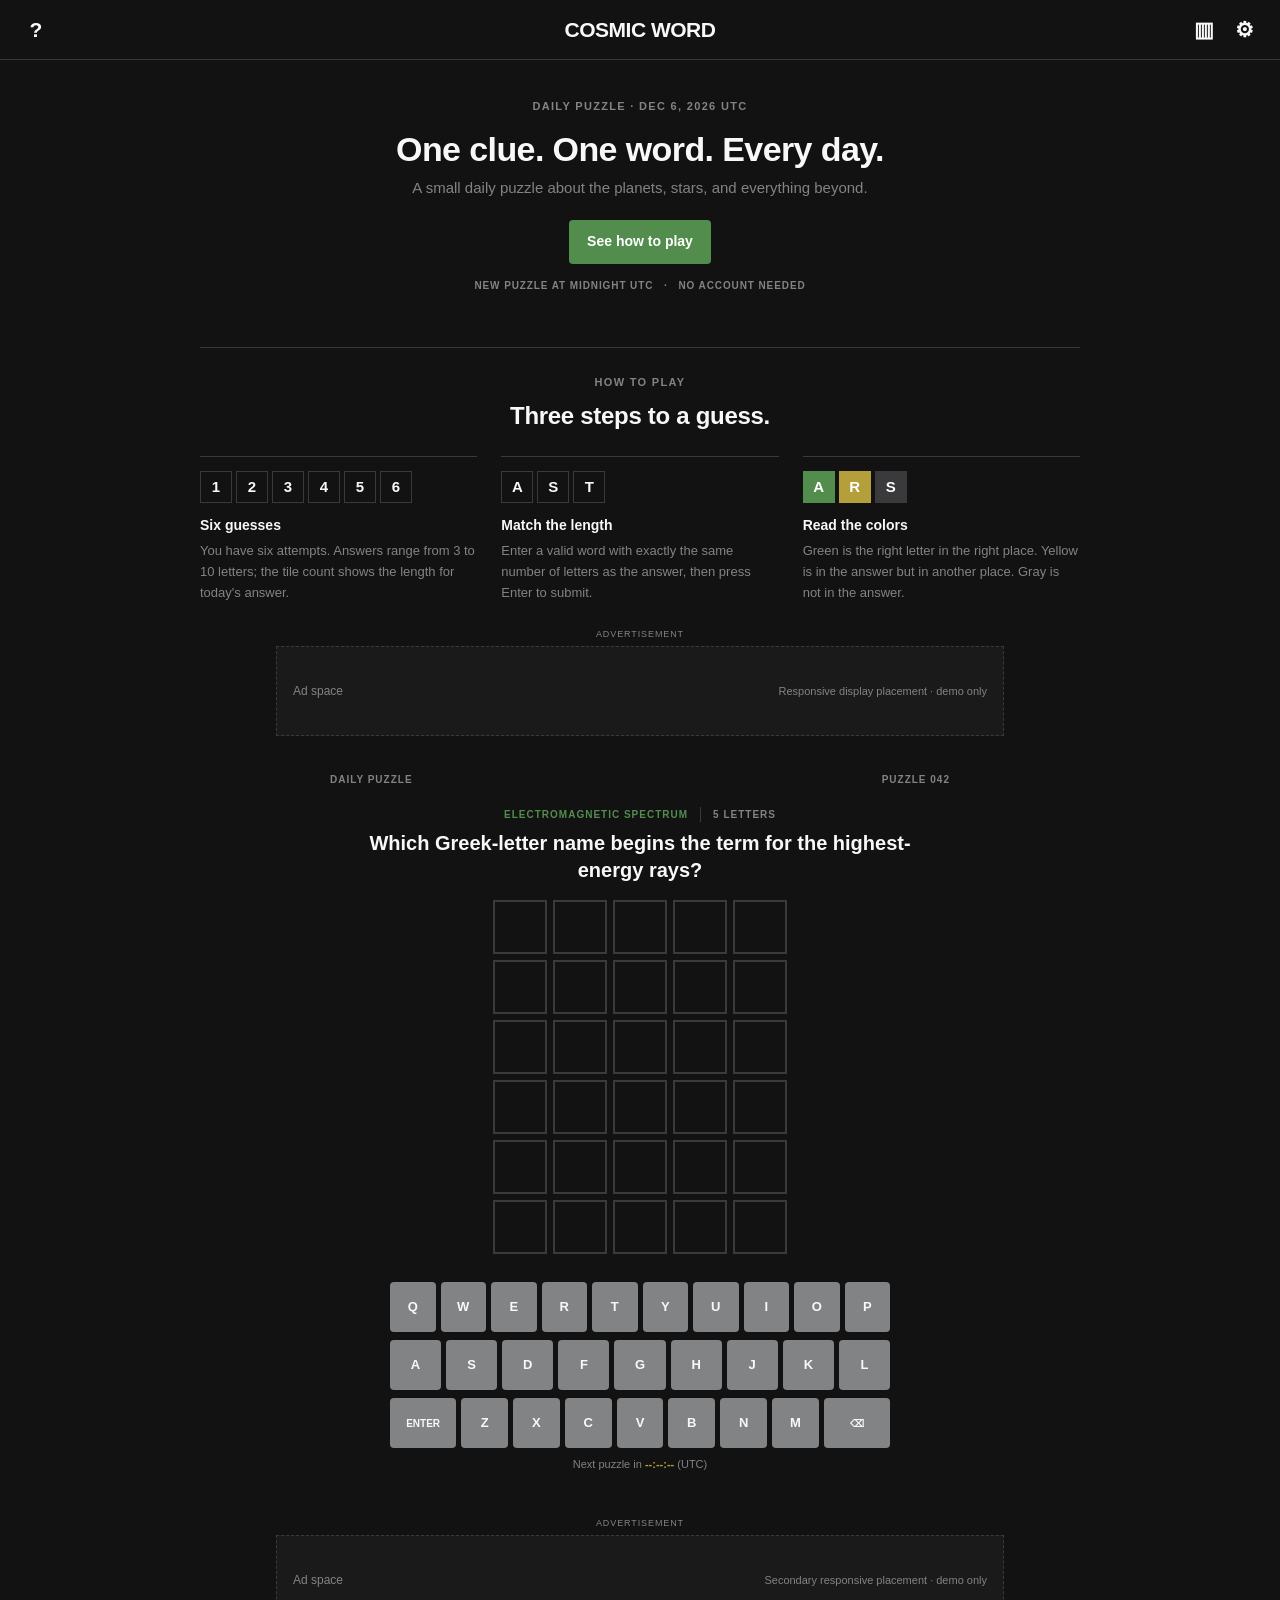
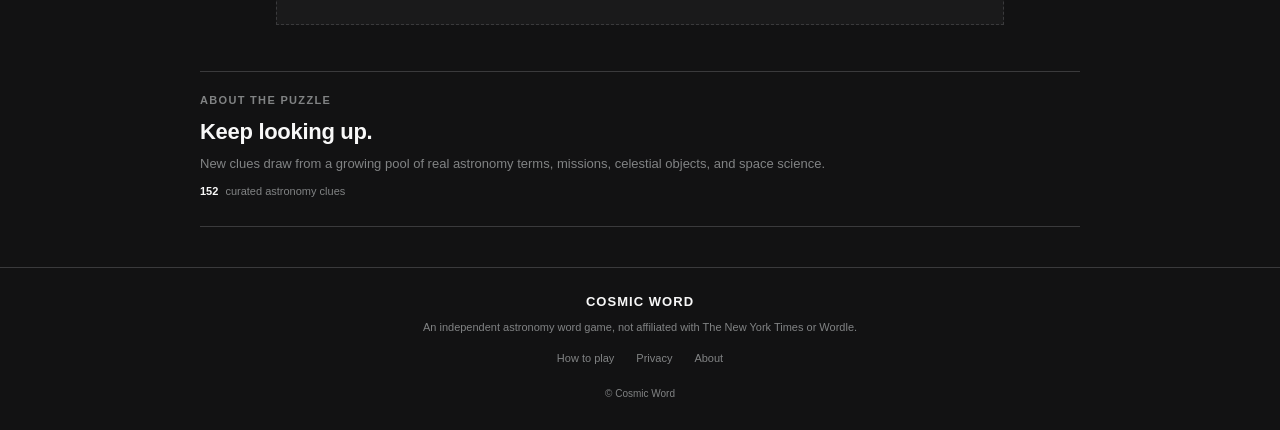
==== index.html @ 16d76926 "Move how-to-play instructions above the game" ====
<!doctype html>
<html lang="en">
<head>
<meta charset="utf-8">
<meta name="viewport" content="width=device-width,initial-scale=1">
<meta name="theme-color" content="#121213">
<meta name="description" content="A daily astronomy word puzzle. Solve today's clue in six tries.">
<title>Cosmic Word — Daily Astronomy Puzzle</title>
<link rel="icon" href="assets/favicon.svg" type="image/svg+xml">
<link rel="stylesheet" href="styles.css">
</head>
<body class="dark">
<header class="topbar">
  <button class="icon-button" id="helpButton" aria-label="How to play" title="How to play">?</button>
  <a class="brand" href="./" aria-label="Cosmic Word home">COSMIC WORD</a>
  <nav class="header-actions" aria-label="Game options">
    <button class="icon-button" id="statsButton" aria-label="Statistics" title="Statistics">▥</button>
    <button class="icon-button" id="settingsButton" aria-label="Settings" title="Settings">⚙</button>
  </nav>
</header>
<main>
  <section class="hero" id="home">
    <p class="eyebrow" id="todayDate">DAILY PUZZLE</p>
    <h1>One clue. One word. Every day.</h1>
    <p class="lede">A small daily puzzle about the planets, stars, and everything beyond.</p>
    <button class="primary-button" id="launchButton">See how to play</button>
    <p class="microcopy">NEW PUZZLE AT MIDNIGHT UTC <span>·</span> NO ACCOUNT NEEDED</p>
  </section>

  <section class="how-section" id="how" aria-labelledby="howTitle">
    <div class="section-heading"><p class="eyebrow">HOW TO PLAY</p><h2 id="howTitle">Three steps to a guess.</h2></div>
    <div class="instruction-cards">
      <article class="instruction-card">
        <div class="example" role="img" aria-label="Six attempts, numbered one through six"><b>1</b><b>2</b><b>3</b><b>4</b><b>5</b><b>6</b></div>
        <h3>Six guesses</h3><p>You have six attempts. Answers range from 3 to 10 letters; the tile count shows the length for today's answer.</p>
      </article>
      <article class="instruction-card">
        <div class="example" role="img" aria-label="Three example letter tiles"><b>A</b><b>S</b><b>T</b></div>
        <h3>Match the length</h3><p>Enter a valid word with exactly the same number of letters as the answer, then press Enter to submit.</p>
      </article>
      <article class="instruction-card">
        <div class="example" role="img" aria-label="Green, yellow and gray feedback tiles"><b class="example-green">A</b><b class="example-yellow">R</b><b class="example-gray">S</b></div>
        <h3>Read the colors</h3><p>Green is the right letter in the right place. Yellow is in the answer but in another place. Gray is not in the answer.</p>
      </article>
    </div>
  </section>

  <div class="ad-slot ad-hero" data-demo-slot="true" aria-label="Advertisement">
    <div class="ad-label">ADVERTISEMENT</div>
    <div class="ad-inner"><span class="ad-placeholder">Ad space</span><span class="ad-note">Responsive display placement · demo only</span></div>
  </div>

  <section class="game-section" id="game" aria-label="Daily word puzzle">
    <div class="mission-line"><span>DAILY PUZZLE</span><span id="missionNumber">PUZZLE 001</span></div>
    <div class="clue-panel">
      <div class="clue-meta"><span id="puzzleTopic">ASTRONOMY</span><span id="puzzleLength">4 LETTERS</span></div>
      <h2 id="puzzleQuestion">Loading today's clue…</h2>
    </div>
    <div class="board" id="board" role="grid" aria-label="Guess grid"></div>
    <div class="keyboard" id="keyboard" aria-label="On-screen keyboard"></div>
    <p class="game-result" id="gameResult" role="status" hidden></p>
    <p class="reset-note">Next puzzle in <span id="countdown">--:--:--</span> (UTC)</p>
  </section>

  <div class="ad-slot ad-game" data-demo-slot="true" aria-label="Advertisement">
    <div class="ad-label">ADVERTISEMENT</div>
    <div class="ad-inner"><span class="ad-placeholder">Ad space</span><span class="ad-note">Secondary responsive placement · demo only</span></div>
  </div>

  <section class="curiosity">
    <p class="eyebrow">ABOUT THE PUZZLE</p>
    <h2>Keep looking up.</h2>
    <p>New clues draw from a growing pool of real astronomy terms, missions, celestial objects, and space science.</p>
    <p class="word-count"><strong id="wordCount">152</strong> curated astronomy clues</p>
  </section>
</main>

<footer>
  <div class="footer-brand">COSMIC WORD</div>
  <p>An independent astronomy word game, not affiliated with The New York Times or Wordle.</p>
  <nav><a href="#how">How to play</a><a href="privacy.html">Privacy</a><a href="about.html">About</a></nav>
  <small>© <span id="year"></span> Cosmic Word</small>
</footer>

<dialog id="helpDialog" class="modal">
  <form method="dialog">
    <button class="close-button" aria-label="Close">×</button>
    <p class="eyebrow">HOW TO PLAY</p><h2>Find today's word</h2>
    <p>Read the astronomy clue and match the letter count shown above the grid. Answers range from 3 to 10 letters. Enter a valid word of that length; you have six guesses.</p>
    <p><b class="inline-correct">Green</b> means the letter is correct and in the right place. <b class="inline-present">Yellow</b> means the letter belongs elsewhere. <b class="inline-absent">Gray</b> means the letter is not in the answer.</p>
    <p>A new clue and answer arrive at midnight UTC. Your progress is saved in this browser.</p>
    <button class="primary-button">Got it</button>
  </form>
</dialog>

<dialog id="statsDialog" class="modal">
  <form method="dialog">
    <button class="close-button" aria-label="Close">×</button>
    <p class="eyebrow">YOUR RECORD</p><h2>Statistics</h2>
    <div class="stats-grid">
      <div><strong id="played">0</strong><small>PLAYED</small></div>
      <div><strong id="winRate">0%</strong><small>WIN RATE</small></div>
      <div><strong id="streak">0</strong><small>STREAK</small></div>
      <div><strong id="bestStreak">0</strong><small>BEST STREAK</small></div>
    </div>
    <h3>Guess distribution</h3><div id="distribution" class="distribution"></div>
    <button class="primary-button" id="shareButton" type="button">Share results</button>
    <p class="status" id="shareStatus" aria-live="polite"></p>
    <button class="secondary-button">Close</button>
  </form>
</dialog>

<dialog id="settingsDialog" class="modal">
  <form method="dialog">
    <button class="close-button" aria-label="Close">×</button>
    <p class="eyebrow">PREFERENCES</p><h2>Settings</h2>
    <label class="setting"><span>Dark theme</span><input type="checkbox" id="darkToggle"></label>
    <label class="setting"><span>High-contrast tiles</span><input type="checkbox" id="contrastToggle"></label>
    <button class="primary-button" id="saveSettings" type="button">Save settings</button>
  </form>
</dialog>
<div id="toast" class="toast" role="status" aria-live="polite"></div>
<script src="words.js"></script>
<script src="app.js"></script>
</body>
</html>
---- styles.css ----
:root {
  color-scheme: light;
  --bg: #ffffff;
  --surface: #fafafa;
  --text: #1a1a1b;
  --muted: #787c7e;
  --border: #d3d6da;
  --key: #d3d6da;
  --correct: #6aaa64;
  --present: #c9b458;
  --absent: #787c7e;
  --tile-bg: #ffffff;
  --accent: #1a1a1b;
  --accent-hover: #343436;
  --accent-text: #ffffff;
}
* { box-sizing: border-box; }
html { scroll-behavior: smooth; }
body {
  margin: 0;
  min-height: 100vh;
  background: var(--bg);
  color: var(--text);
  font-family: "Clear Sans", "Helvetica Neue", Arial, sans-serif;
  line-height: 1.5;
}
a { color: inherit; text-decoration: none; }
button { font: inherit; cursor: pointer; }
button:focus-visible, a:focus-visible, input:focus-visible {
  outline: 2px solid var(--text); outline-offset: 3px;
}
.topbar {
  height: 60px; padding: 0 18px; border-bottom: 1px solid var(--border);
  display: grid; grid-template-columns: 1fr auto 1fr; align-items: center;
  background: var(--bg);
}
.icon-button {
  display: grid; place-items: center; width: 36px; height: 36px;
  border: 0; border-radius: 4px; background: transparent; color: var(--text);
  font-family: Arial, sans-serif; font-size: 21px; font-weight: 600;
}
.icon-button:hover { background: var(--surface); }
.brand { font-size: 21px; font-weight: 800; letter-spacing: -.5px; text-align: center; }
.header-actions { justify-self: end; display: flex; gap: 4px; }
main { width: min(100% - 32px, 1000px); margin: 0 auto; }
.hero { text-align: center; padding: 38px 0 8px; }
.eyebrow { margin: 0; color: var(--muted); font-size: 11px; font-weight: 700; letter-spacing: .12em; text-transform: uppercase; }
.hero h1 { margin: 14px 0 8px; font-size: clamp(26px, 4vw, 34px); font-weight: 750; line-height: 1.2; letter-spacing: -.6px; }
.lede { max-width: 520px; margin: 0 auto; color: var(--muted); font-size: 15px; }
.primary-button {
  min-height: 44px; margin-top: 20px; padding: 10px 18px;
  border: 0; border-radius: 4px; background: var(--accent); color: var(--accent-text);
  font-size: 14px; font-weight: 700;
}
.primary-button:hover { background: var(--accent-hover); }
.microcopy { margin: 14px 0 0; color: var(--muted); font-size: 10px; font-weight: 700; letter-spacing: .09em; }
.microcopy span { margin: 0 7px; }
.ad-slot { max-width: 728px; margin: 24px auto 36px; }
.ad-slot[hidden] { display: none !important; }
.ad-label { margin-bottom: 5px; text-align: center; color: var(--muted); font-size: 9px; letter-spacing: .1em; }
.ad-inner {
  min-height: 90px; display: flex; align-items: center; justify-content: space-between;
  gap: 12px; padding: 12px 16px; border: 1px dashed var(--border); background: var(--surface);
}
.ad-placeholder { color: var(--muted); font-size: 12px; }
.ad-note { color: var(--muted); font-size: 11px; text-align: right; }
.game-section { max-width: 620px; margin: 0 auto; scroll-margin-top: 12px; }
.mission-line { display: flex; align-items: center; justify-content: space-between; gap: 12px; color: var(--muted); font-size: 10px; font-weight: 700; letter-spacing: .1em; }
.clue-panel { max-width: 580px; margin: 20px auto 16px; text-align: center; }
.clue-meta { display: flex; justify-content: center; align-items: center; flex-wrap: wrap; gap: 12px; color: var(--muted); font-size: 10px; font-weight: 700; letter-spacing: .1em; }
.clue-meta span:first-child { color: var(--correct); }
.clue-meta span + span { padding-left: 12px; border-left: 1px solid var(--border); }
.reset-note span { color: var(--present); font-weight: 700; }
.clue-panel h2 { margin: 8px 0 0; font-size: clamp(16px, 2.7vw, 20px); font-weight: 650; line-height: 1.35; }
.board { display: grid; margin: 0 auto; }
.tile {
  display: grid; place-items: center; aspect-ratio: 1; width: 100%;
  border: 2px solid var(--border); background: var(--tile-bg); color: var(--text);
  font-size: var(--tile-font, 24px); font-weight: 700; line-height: 1;
  text-transform: uppercase; user-select: none;
}
.tile.filled { border-color: #878a8c; }
.tile.correct, .key.correct { border-color: var(--correct); background: var(--correct); color: #fff; }
.tile.present, .key.present { border-color: var(--present); background: var(--present); color: #fff; }
.tile.absent, .key.absent { border-color: var(--absent); background: var(--absent); color: #fff; }
.tile.reveal { animation: tile-flip .28s ease both; }
@keyframes tile-flip { from { transform: rotateX(0); } 50% { transform: rotateX(70deg); } to { transform: rotateX(0); } }
.keyboard { width: min(100%, 500px); margin: 28px auto 0; display: flex; flex-direction: column; gap: 8px; }
.key-row { display: flex; justify-content: center; gap: 5px; }
.key {
  flex: 1; min-width: 0; height: 50px; padding: 0 4px;
  border: 0; border-radius: 4px; background: var(--key); color: var(--text);
  font-size: 13px; font-weight: 700; text-transform: uppercase;
}
.key:hover { filter: brightness(.96); }
.key.wide { flex: 1.5; font-size: 10px; }
.key.correct, .key.present, .key.absent { color: #fff; }
.game-hint { min-height: 18px; margin: 12px 0 0; text-align: center; color: var(--muted); font-size: 10px; font-weight: 700; letter-spacing: .09em; }
.reset-note { margin: 8px 0 0; text-align: center; color: var(--muted); font-size: 11px; }
.ad-game { margin-top: 44px; }
.how-section { max-width: 880px; margin: 46px auto 0; padding-top: 26px; border-top: 1px solid var(--border); }
.section-heading { text-align: center; }
.section-heading h2 { margin: 8px 0 22px; font-size: 24px; letter-spacing: -.3px; }
.instruction-cards { display: grid; grid-template-columns: repeat(3, minmax(0, 1fr)); gap: 24px; }
.instruction-card { padding: 14px 0 0; border-top: 1px solid var(--border); }
.example { display: flex; gap: 4px; margin-bottom: 12px; }
.example b { display: grid; place-items: center; width: 32px; height: 32px; border: 1px solid var(--border); background: var(--tile-bg); font-size: 15px; }
.example-green { background: var(--correct) !important; color: #fff; border-color: var(--correct) !important; }
.example-yellow { background: var(--present) !important; color: #fff; border-color: var(--present) !important; }
.example-gray { background: var(--absent) !important; color: #fff; border-color: var(--absent) !important; }
.instruction-card h3 { margin: 0 0 5px; font-size: 14px; }
.instruction-card p { margin: 0; color: var(--muted); font-size: 13px; line-height: 1.6; }
.curiosity { margin: 46px auto 40px; max-width: 880px; padding: 20px 0; border-top: 1px solid var(--border); border-bottom: 1px solid var(--border); }
.curiosity h2 { margin: 6px 0; font-size: 22px; letter-spacing: -.3px; }
.curiosity > p:not(.eyebrow) { margin: 6px 0; color: var(--muted); font-size: 13px; }
.word-count { padding-top: 4px; font-size: 11px !important; }
.word-count strong { color: var(--text); margin-right: 4px; }
footer { padding: 24px 16px 26px; border-top: 1px solid var(--border); text-align: center; color: var(--muted); }
.footer-brand { color: var(--text); font-size: 13px; font-weight: 800; letter-spacing: .08em; }
footer p { margin: 8px auto; font-size: 11px; }
footer nav { display: flex; justify-content: center; gap: 22px; margin: 14px 0; font-size: 11px; }
footer a:hover { color: var(--text); text-decoration: underline; }
footer small { font-size: 10px; }
.modal { width: min(440px, calc(100vw - 28px)); padding: 24px; border: 1px solid var(--border); border-radius: 8px; background: var(--bg); color: var(--text); }
.modal::backdrop { background: rgb(0 0 0 / 45%); }
.modal form { position: relative; }
.modal h2 { margin: 8px 0 12px; font-size: 24px; }
.modal h3 { margin: 18px 0 8px; font-size: 14px; }
.modal p { color: var(--muted); font-size: 13px; line-height: 1.6; }
.close-button { float: right; margin-top: -6px; border: 0; background: transparent; color: var(--text); font-size: 25px; }
.modal .primary-button, .modal .secondary-button { width: 100%; margin-top: 16px; }
.secondary-button { min-height: 40px; border: 1px solid var(--border); border-radius: 4px; background: var(--bg); color: var(--text); font-size: 13px; }
.inline-correct { color: var(--correct); }
.inline-present { color: var(--present); }
.inline-absent { color: var(--absent); }
.stats-grid { display: grid; grid-template-columns: repeat(4, 1fr); gap: 8px; margin: 18px 0; }
.stats-grid div { padding: 10px 2px; border: 1px solid var(--border); text-align: center; }
.stats-grid strong { display: block; font-size: 22px; }
.stats-grid small { color: var(--muted); font-size: 8px; font-weight: 700; letter-spacing: .08em; }
.distribution { display: grid; gap: 5px; }
.dist-row { display: flex; align-items: center; gap: 8px; font-size: 12px; }
.dist-bar { min-width: 24px; padding: 1px 7px; background: var(--absent); color: #fff; text-align: right; }
.dist-bar.best { background: var(--correct); }
.status { min-height: 0 !important; font-size: 11px !important; overflow-wrap: anywhere; }
.setting { display: flex; justify-content: space-between; align-items: center; padding: 12px 0; border-bottom: 1px solid var(--border); font-size: 13px; }
.setting input { width: 18px; height: 18px; accent-color: var(--correct); }
.toast { position: fixed; z-index: 5; top: 72px; left: 50%; max-width: calc(100vw - 32px); transform: translate(-50%, -8px); padding: 9px 14px; background: var(--text); color: var(--bg); font-size: 12px; font-weight: 700; opacity: 0; pointer-events: none; transition: opacity .15s, transform .15s; }
.toast.show { opacity: 1; transform: translate(-50%, 0); }
.content-page { width: min(100% - 32px, 720px); min-height: 65vh; padding: 52px 0 70px; margin: auto; }
.content-page h1 { margin: 12px 0 20px; font-size: clamp(30px, 5vw, 42px); letter-spacing: -.5px; }
.content-page h2 { margin-top: 28px; font-size: 20px; }
.content-page p { color: var(--muted); font-size: 14px; line-height: 1.8; }
.inline-button { display: inline-block; }
.content-page a:not(.primary-button) { text-decoration: underline; text-underline-offset: 3px; }
body.dark {
  color-scheme: dark;
  --bg: #121213; --surface: #1a1a1b; --text: #f8f8f8; --muted: #818384;
  --border: #3a3a3c; --key: #818384; --correct: #538d4e; --present: #b59f3b;
  --absent: #3a3a3c; --tile-bg: #121213;
  --accent: #538d4e; --accent-hover: #447842; --accent-text: #ffffff;
}
body.high-contrast { --correct: #f5793a; --present: #85c0f9; }
@media (max-width: 650px) {
  .topbar { height: 56px; padding: 0 9px; }
  .brand { font-size: 18px; }
  .icon-button { width: 32px; height: 32px; font-size: 19px; }
  main { width: min(100% - 24px, 1000px); }
  .hero { padding-top: 28px; }
  .hero h1 { font-size: clamp(24px, 6vw, 30px); }
  .lede { max-width: 440px; font-size: 13px; }
  .microcopy { font-size: 9px; }
  .ad-slot { margin: 22px auto 30px; }
  .ad-inner { min-height: 60px; padding: 8px 10px; }
  .ad-note { max-width: 55%; font-size: 10px; }
  .game-section { max-width: 100%; }
  .clue-panel { margin: 16px auto; }
  .keyboard { margin-top: 23px; gap: 7px; }
  .key-row { gap: 4px; }
  .key { height: 46px; font-size: 12px; padding: 0 2px; }
  .key.wide { font-size: 9px; }
  .instruction-cards { grid-template-columns: 1fr; gap: 14px; }
  .instruction-card { padding-top: 12px; }
  .curiosity { margin-top: 35px; }
  .stats-grid { grid-template-columns: repeat(2, 1fr); }
}
@media (max-width: 360px) {
  .brand { font-size: 16px; }
  .hero h1 { font-size: 24px; }
  .key { height: 42px; font-size: 10px; }
  .key.wide { font-size: 8px; }
}
@media (prefers-reduced-motion: reduce) {
  *, *::before, *::after { scroll-behavior: auto !important; animation-duration: .01ms !important; transition-duration: .01ms !important; }
}
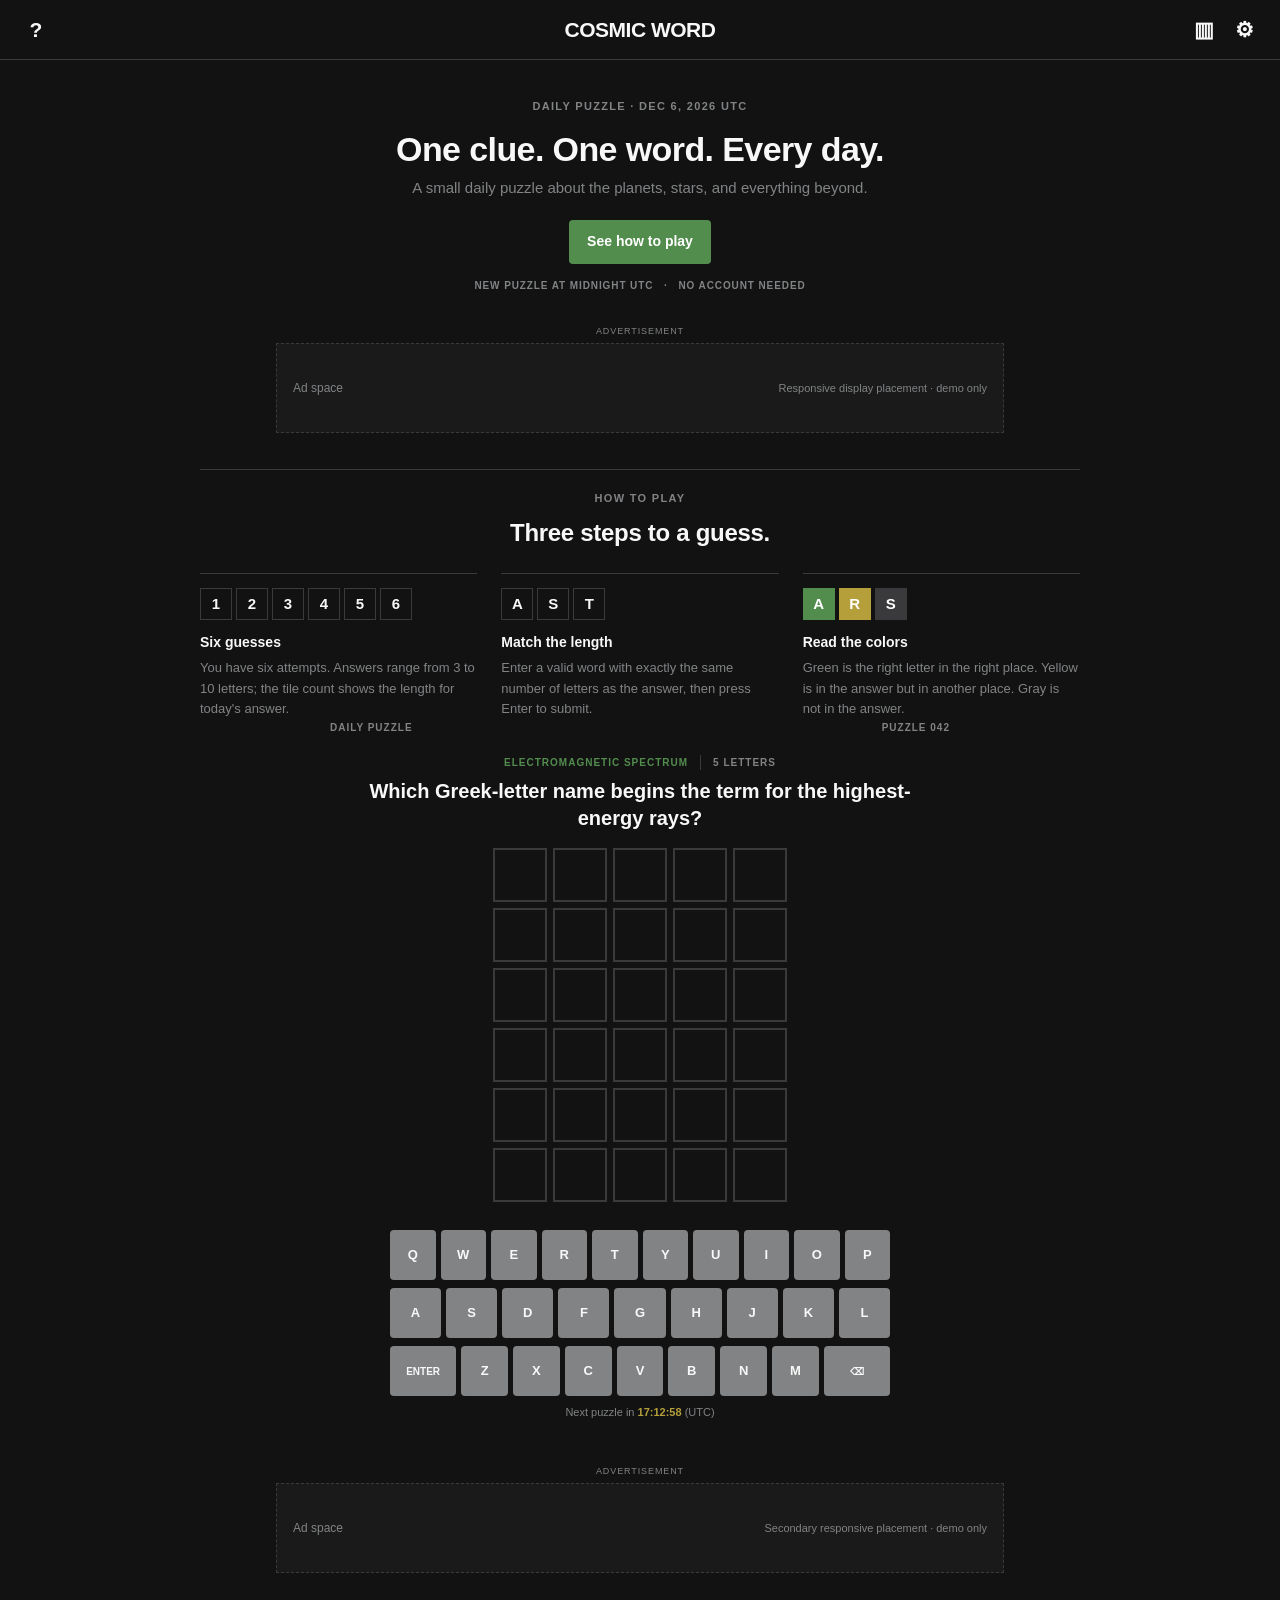
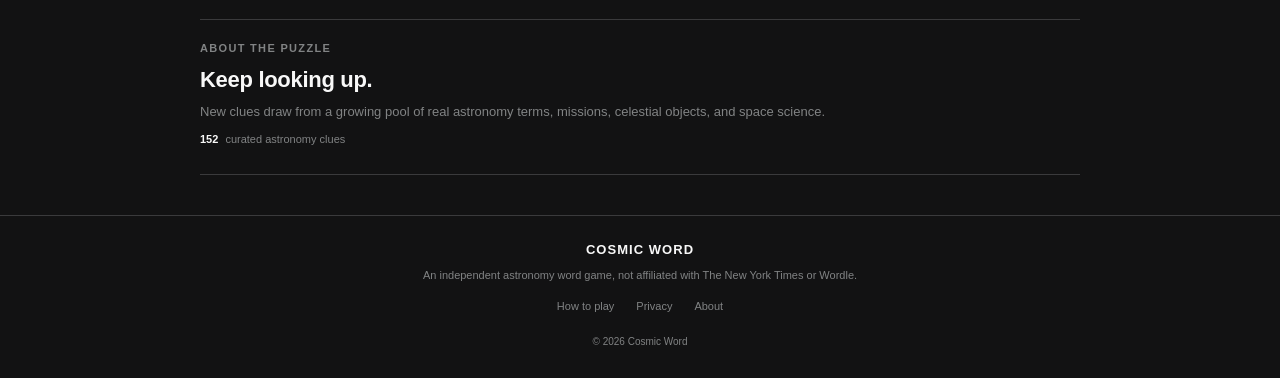
==== commit bfba7010: "Keep instructions directly above the game" ====
--- a/index.html
+++ b/index.html
@@ -27,6 +27,11 @@
     <p class="microcopy">NEW PUZZLE AT MIDNIGHT UTC <span>·</span> NO ACCOUNT NEEDED</p>
   </section>
 
+  <div class="ad-slot ad-hero" data-demo-slot="true" aria-label="Advertisement">
+    <div class="ad-label">ADVERTISEMENT</div>
+    <div class="ad-inner"><span class="ad-placeholder">Ad space</span><span class="ad-note">Responsive display placement · demo only</span></div>
+  </div>
+
   <section class="how-section" id="how" aria-labelledby="howTitle">
     <div class="section-heading"><p class="eyebrow">HOW TO PLAY</p><h2 id="howTitle">Three steps to a guess.</h2></div>
     <div class="instruction-cards">
@@ -44,11 +49,6 @@
       </article>
     </div>
   </section>
-
-  <div class="ad-slot ad-hero" data-demo-slot="true" aria-label="Advertisement">
-    <div class="ad-label">ADVERTISEMENT</div>
-    <div class="ad-inner"><span class="ad-placeholder">Ad space</span><span class="ad-note">Responsive display placement · demo only</span></div>
-  </div>
 
   <section class="game-section" id="game" aria-label="Daily word puzzle">
     <div class="mission-line"><span>DAILY PUZZLE</span><span id="missionNumber">PUZZLE 001</span></div>
--- a/styles.css
+++ b/styles.css
@@ -95,10 +95,11 @@
 .key:hover { filter: brightness(.96); }
 .key.wide { flex: 1.5; font-size: 10px; }
 .key.correct, .key.present, .key.absent { color: #fff; }
-.game-hint { min-height: 18px; margin: 12px 0 0; text-align: center; color: var(--muted); font-size: 10px; font-weight: 700; letter-spacing: .09em; }
+.game-result[hidden] { display: none; }
+.game-result { min-height: 18px; margin: 12px 0 0; text-align: center; color: var(--muted); font-size: 10px; font-weight: 700; letter-spacing: .09em; }
 .reset-note { margin: 8px 0 0; text-align: center; color: var(--muted); font-size: 11px; }
 .ad-game { margin-top: 44px; }
-.how-section { max-width: 880px; margin: 46px auto 0; padding-top: 26px; border-top: 1px solid var(--border); }
+.how-section { max-width: 880px; margin: 26px auto 0; padding-top: 20px; border-top: 1px solid var(--border); scroll-margin-top: 14px; }
 .section-heading { text-align: center; }
 .section-heading h2 { margin: 8px 0 22px; font-size: 24px; letter-spacing: -.3px; }
 .instruction-cards { display: grid; grid-template-columns: repeat(3, minmax(0, 1fr)); gap: 24px; }
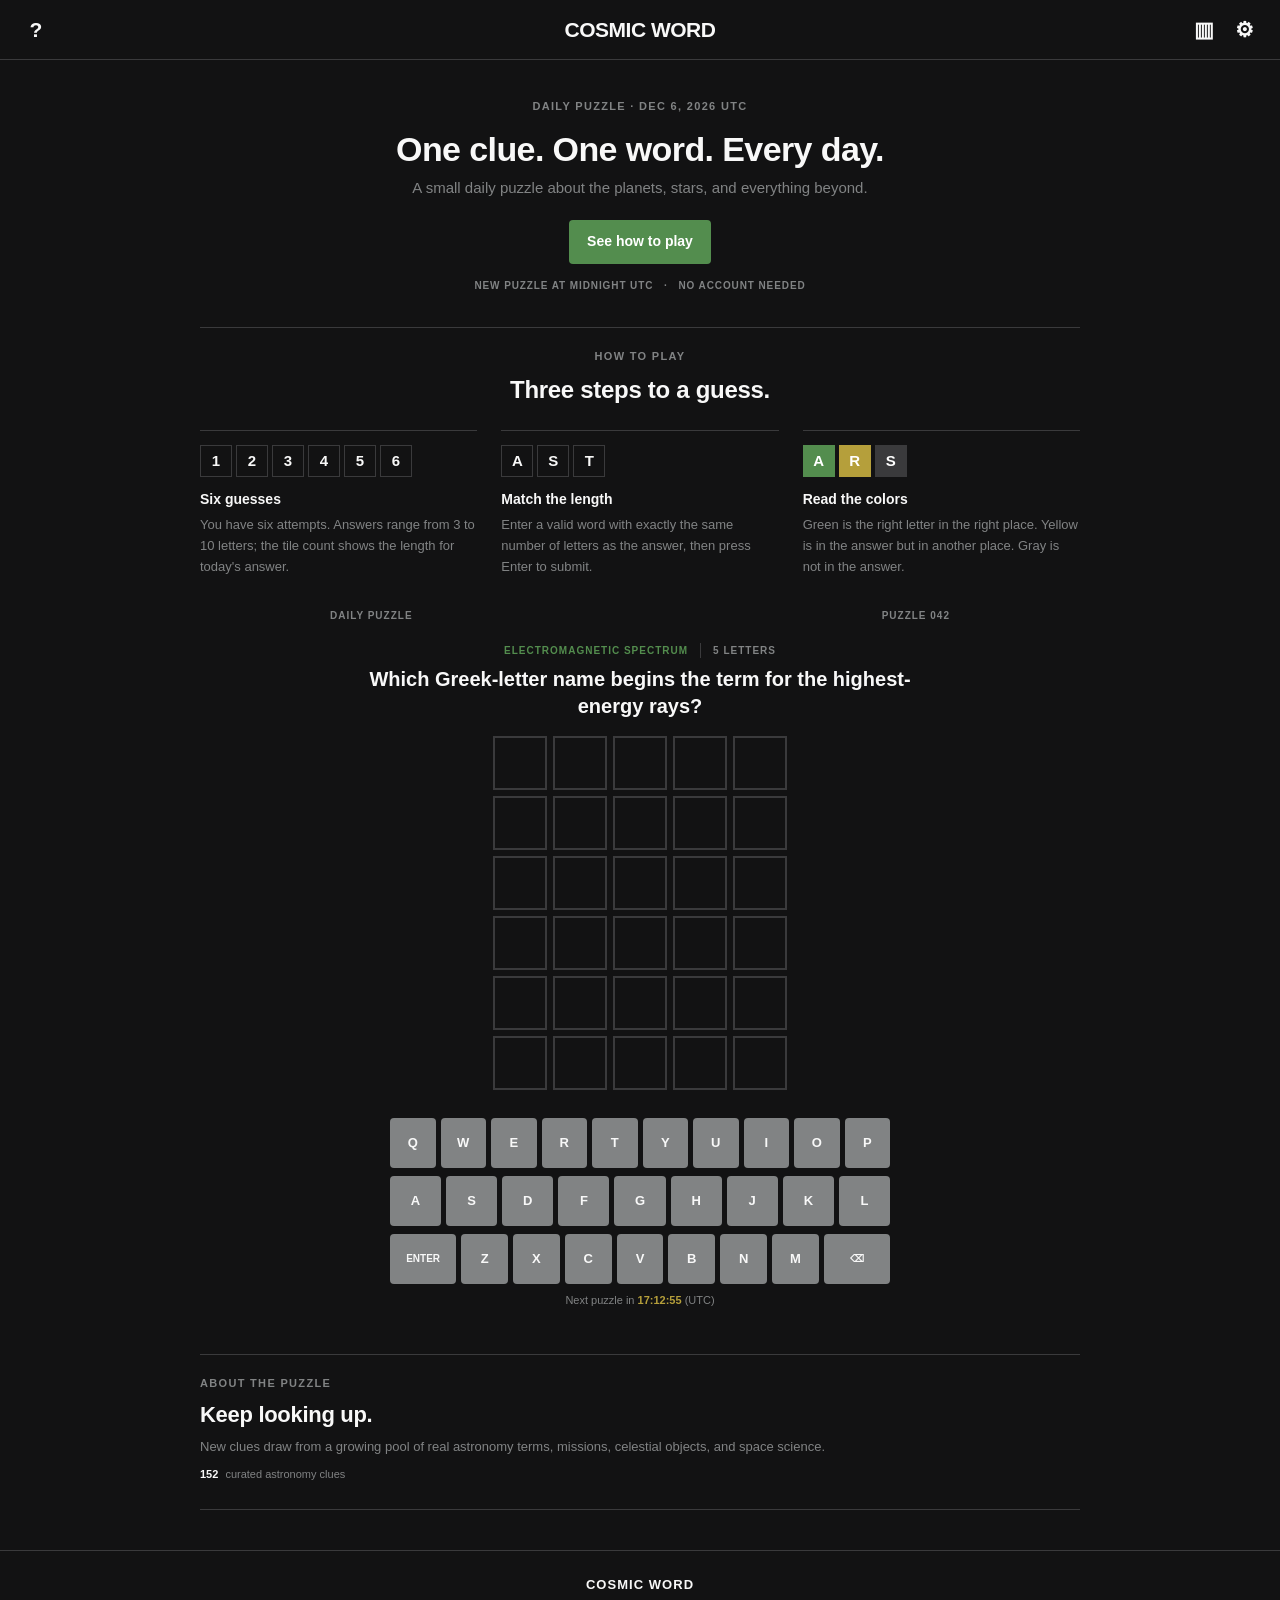
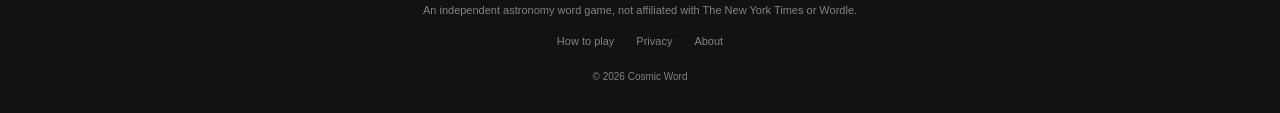
==== commit 5d9e7623: "Replace ad placeholders with GPT test slots" ====
--- a/index.html
+++ b/index.html
@@ -6,6 +6,18 @@
 <meta name="theme-color" content="#121213">
 <meta name="description" content="A daily astronomy word puzzle. Solve today's clue in six tries.">
 <title>Cosmic Word — Daily Astronomy Puzzle</title>
+<script>
+window.googletag = window.googletag || { cmd: [] };
+window.__cosmicGptUnavailable = false;
+window.addEventListener("error", function (event) {
+  if (event.target instanceof HTMLScriptElement &&
+      event.target.src === "https://securepubads.g.doubleclick.net/tag/js/gpt.js") {
+    window.__cosmicGptUnavailable = true;
+    document.querySelectorAll(".ad-slot").forEach(function (slot) { slot.hidden = true; });
+  }
+}, true);
+</script>
+<script async src="https://securepubads.g.doubleclick.net/tag/js/gpt.js" crossorigin="anonymous"></script>
 <link rel="icon" href="assets/favicon.svg" type="image/svg+xml">
 <link rel="stylesheet" href="styles.css">
 </head>
@@ -27,9 +39,11 @@
     <p class="microcopy">NEW PUZZLE AT MIDNIGHT UTC <span>·</span> NO ACCOUNT NEEDED</p>
   </section>
 
-  <div class="ad-slot ad-hero" data-demo-slot="true" aria-label="Advertisement">
-    <div class="ad-label">ADVERTISEMENT</div>
-    <div class="ad-inner"><span class="ad-placeholder">Ad space</span><span class="ad-note">Responsive display placement · demo only</span></div>
+  <div class="ad-slot ad-hero" id="ad-hero-wrapper" aria-label="Advertisement">
+    <div class="ad-label">ADVERTISEMENT · TEST CREATIVE</div>
+    <div class="ad-inner ad-inner-gpt">
+      <div id="gpt-ad-hero" class="gpt-ad" data-ad-provider="gpt-test" aria-label="Google Publisher Tag test advertisement"></div>
+    </div>
   </div>
 
   <section class="how-section" id="how" aria-labelledby="howTitle">
@@ -62,9 +76,11 @@
     <p class="reset-note">Next puzzle in <span id="countdown">--:--:--</span> (UTC)</p>
   </section>
 
-  <div class="ad-slot ad-game" data-demo-slot="true" aria-label="Advertisement">
-    <div class="ad-label">ADVERTISEMENT</div>
-    <div class="ad-inner"><span class="ad-placeholder">Ad space</span><span class="ad-note">Secondary responsive placement · demo only</span></div>
+  <div class="ad-slot ad-game" id="ad-game-wrapper" aria-label="Advertisement">
+    <div class="ad-label">ADVERTISEMENT · TEST CREATIVE</div>
+    <div class="ad-inner ad-inner-gpt">
+      <div id="gpt-ad-game" class="gpt-ad" data-ad-provider="gpt-test" aria-label="Google Publisher Tag test advertisement"></div>
+    </div>
   </div>
 
   <section class="curiosity">
@@ -120,6 +136,7 @@
   </form>
 </dialog>
 <div id="toast" class="toast" role="status" aria-live="polite"></div>
+<script src="ads.js"></script>
 <script src="words.js"></script>
 <script src="app.js"></script>
 </body>
--- a/styles.css
+++ b/styles.css
@@ -99,7 +99,7 @@
 .game-result { min-height: 18px; margin: 12px 0 0; text-align: center; color: var(--muted); font-size: 10px; font-weight: 700; letter-spacing: .09em; }
 .reset-note { margin: 8px 0 0; text-align: center; color: var(--muted); font-size: 11px; }
 .ad-game { margin-top: 44px; }
-.how-section { max-width: 880px; margin: 26px auto 0; padding-top: 20px; border-top: 1px solid var(--border); scroll-margin-top: 14px; }
+.how-section { max-width: 880px; margin: 26px auto 0; padding: 20px 0 30px; border-top: 1px solid var(--border); scroll-margin-top: 14px; }
 .section-heading { text-align: center; }
 .section-heading h2 { margin: 8px 0 22px; font-size: 24px; letter-spacing: -.3px; }
 .instruction-cards { display: grid; grid-template-columns: repeat(3, minmax(0, 1fr)); gap: 24px; }
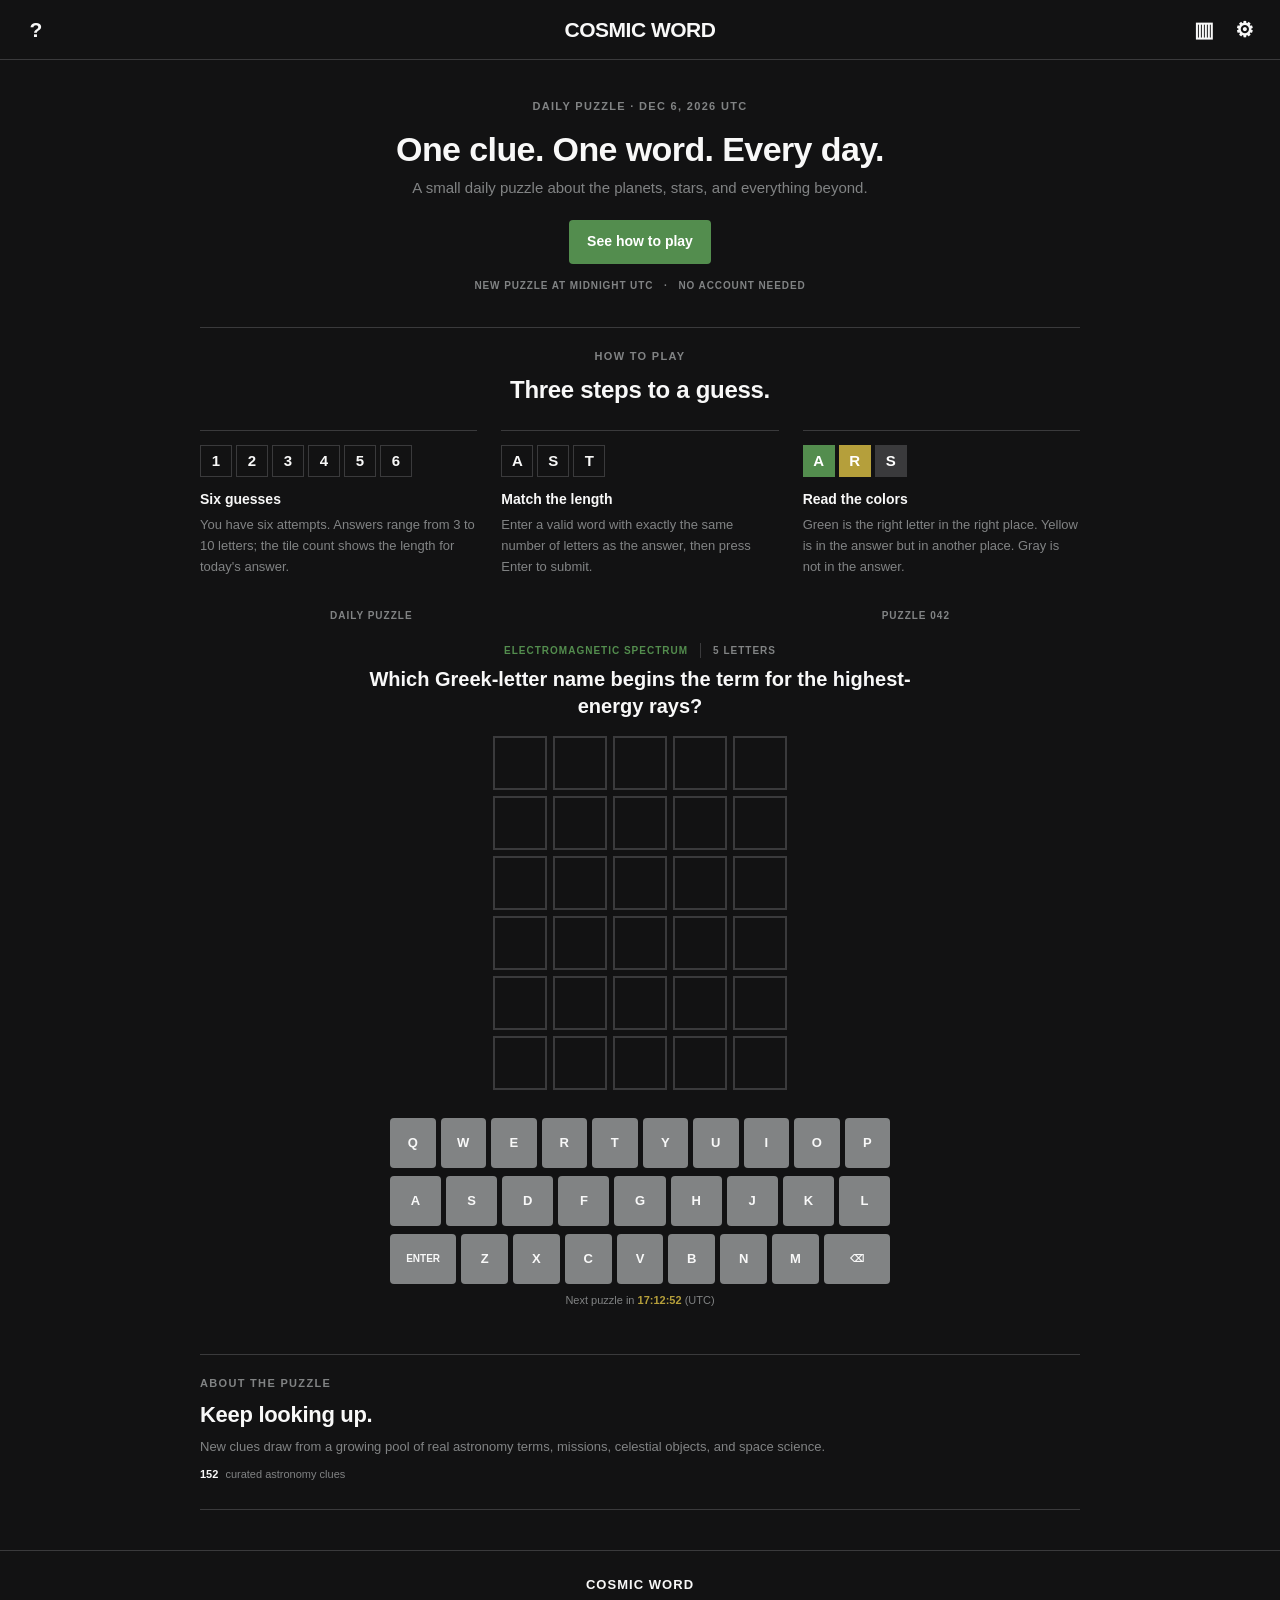
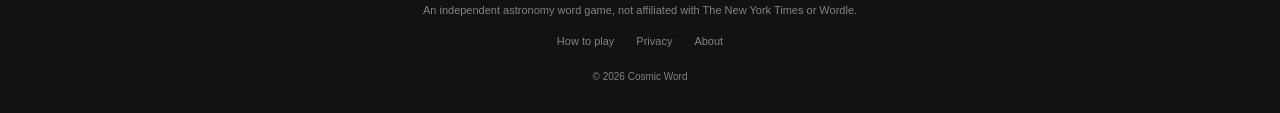
==== commit 102cbfd8: "Add AdSense site verification code" ====
--- a/index.html
+++ b/index.html
@@ -18,6 +18,7 @@
 }, true);
 </script>
 <script async src="https://securepubads.g.doubleclick.net/tag/js/gpt.js" crossorigin="anonymous"></script>
+<script async src="https://pagead2.googlesyndication.com/pagead/js/adsbygoogle.js?client=ca-pub-3481499158566740" crossorigin="anonymous"></script>
 <link rel="icon" href="assets/favicon.svg" type="image/svg+xml">
 <link rel="stylesheet" href="styles.css">
 </head>
--- a/styles.css
+++ b/styles.css
@@ -55,15 +55,26 @@
 .primary-button:hover { background: var(--accent-hover); }
 .microcopy { margin: 14px 0 0; color: var(--muted); font-size: 10px; font-weight: 700; letter-spacing: .09em; }
 .microcopy span { margin: 0 7px; }
-.ad-slot { max-width: 728px; margin: 24px auto 36px; }
+.ad-slot { width: 100%; max-width: 728px; margin: 24px auto 36px; }
 .ad-slot[hidden] { display: none !important; }
 .ad-label { margin-bottom: 5px; text-align: center; color: var(--muted); font-size: 9px; letter-spacing: .1em; }
 .ad-inner {
   min-height: 90px; display: flex; align-items: center; justify-content: space-between;
   gap: 12px; padding: 12px 16px; border: 1px dashed var(--border); background: var(--surface);
 }
-.ad-placeholder { color: var(--muted); font-size: 12px; }
-.ad-note { color: var(--muted); font-size: 11px; text-align: right; }
+.ad-inner-gpt {
+  width: 100%; min-height: 250px; display: flex;
+  align-items: center; justify-content: center;
+  padding: 0; border: 0; background: transparent;
+}
+.gpt-ad {
+  display: block; flex: 0 0 300px;
+  width: 300px; height: 250px; margin: 0 auto !important;
+}
+.gpt-ad > iframe { display: block !important; margin-inline: auto !important; }
+@media (max-width: 319px) {
+  .ad-slot { display: none !important; }
+}
 .game-section { max-width: 620px; margin: 0 auto; scroll-margin-top: 12px; }
 .mission-line { display: flex; align-items: center; justify-content: space-between; gap: 12px; color: var(--muted); font-size: 10px; font-weight: 700; letter-spacing: .1em; }
 .clue-panel { max-width: 580px; margin: 20px auto 16px; text-align: center; }
@@ -98,7 +109,7 @@
 .game-result[hidden] { display: none; }
 .game-result { min-height: 18px; margin: 12px 0 0; text-align: center; color: var(--muted); font-size: 10px; font-weight: 700; letter-spacing: .09em; }
 .reset-note { margin: 8px 0 0; text-align: center; color: var(--muted); font-size: 11px; }
-.ad-game { margin-top: 44px; }
+.ad-game { margin-top: 180px; }
 .how-section { max-width: 880px; margin: 26px auto 0; padding: 20px 0 30px; border-top: 1px solid var(--border); scroll-margin-top: 14px; }
 .section-heading { text-align: center; }
 .section-heading h2 { margin: 8px 0 22px; font-size: 24px; letter-spacing: -.3px; }
@@ -171,7 +182,8 @@
   .lede { max-width: 440px; font-size: 13px; }
   .microcopy { font-size: 9px; }
   .ad-slot { margin: 22px auto 30px; }
-  .ad-inner { min-height: 60px; padding: 8px 10px; }
+  .ad-game { margin-top: 180px; }
+  .ad-inner:not(.ad-inner-gpt) { min-height: 60px; padding: 8px 10px; }
   .ad-note { max-width: 55%; font-size: 10px; }
   .game-section { max-width: 100%; }
   .clue-panel { margin: 16px auto; }
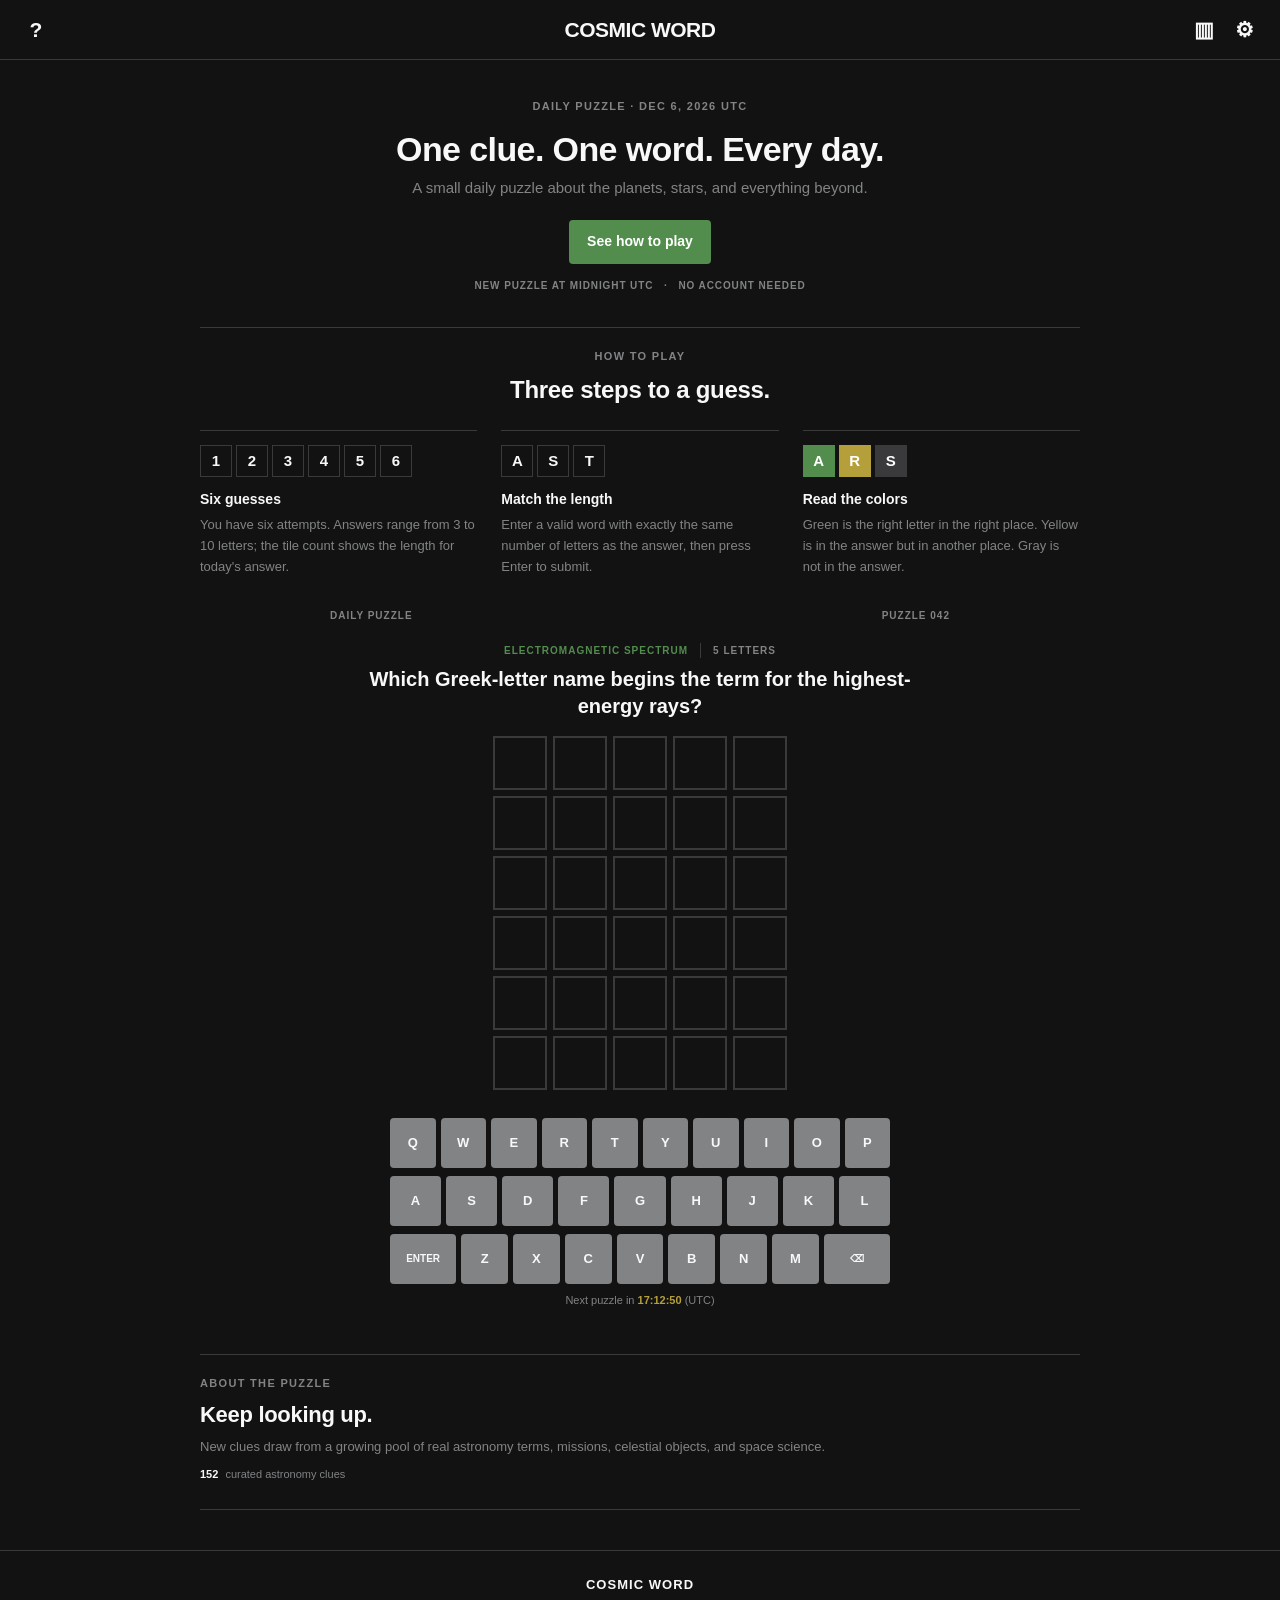
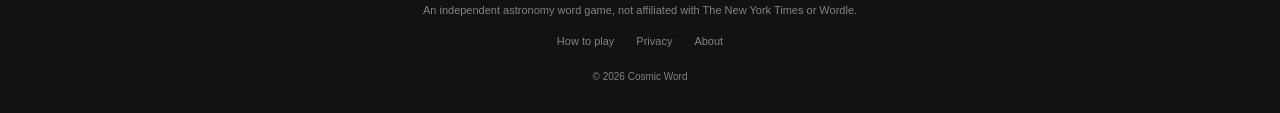
==== commit a1530c71: "Add AdSense meta-tag verification fallback" ====
--- a/index.html
+++ b/index.html
@@ -1,6 +1,7 @@
 <!doctype html>
 <html lang="en">
 <head>
+<meta name="google-adsense-account" content="ca-pub-3481499158566740">
 <meta charset="utf-8">
 <meta name="viewport" content="width=device-width,initial-scale=1">
 <meta name="theme-color" content="#121213">
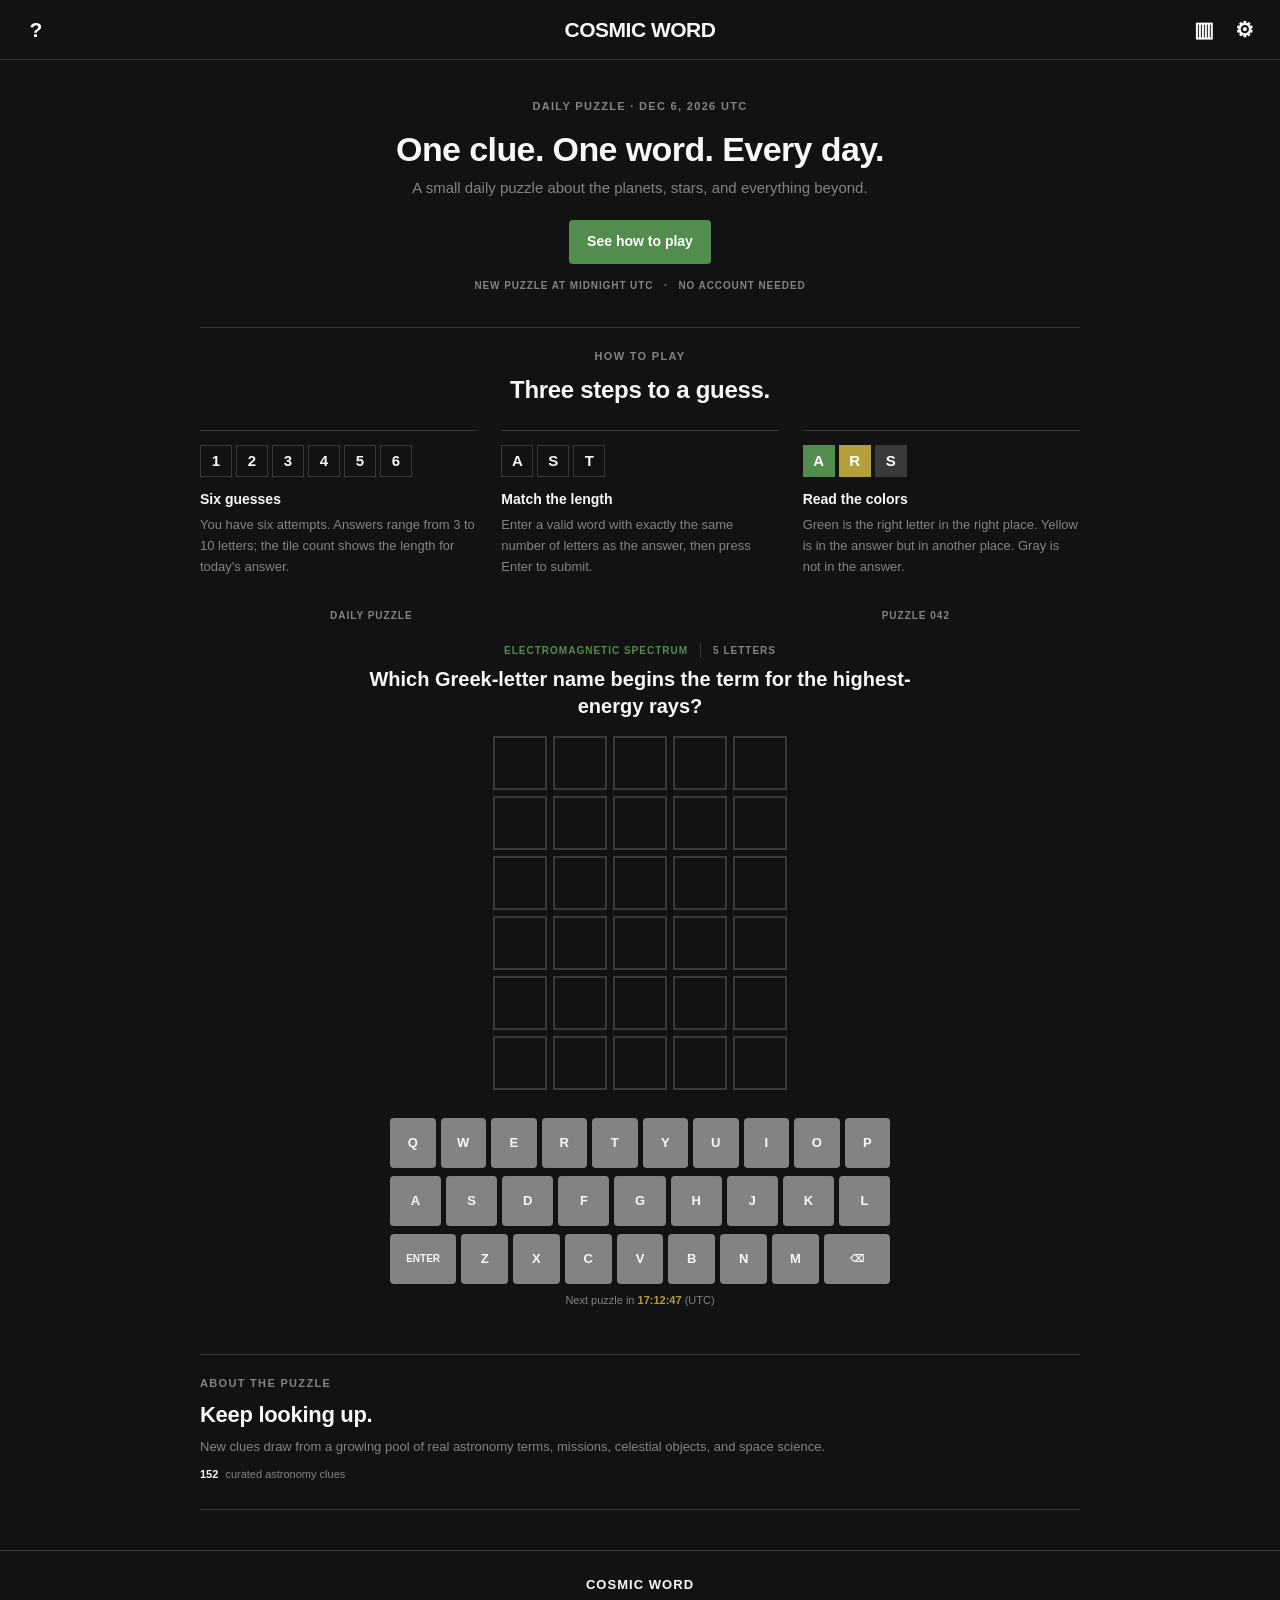
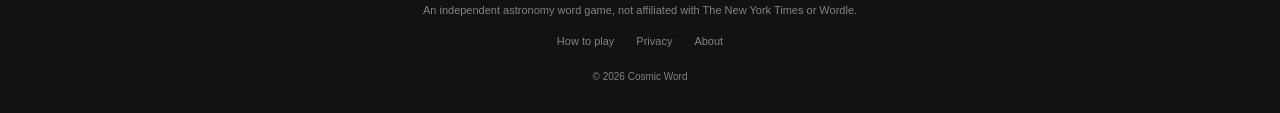
==== commit d8b135c0: "Correct AdSense publisher ID" ====
--- a/index.html
+++ b/index.html
@@ -1,7 +1,7 @@
 <!doctype html>
 <html lang="en">
 <head>
-<meta name="google-adsense-account" content="ca-pub-3481499158566740">
+<meta name="google-adsense-account" content="ca-pub-3481499915866740">
 <meta charset="utf-8">
 <meta name="viewport" content="width=device-width,initial-scale=1">
 <meta name="theme-color" content="#121213">
@@ -19,7 +19,7 @@
 }, true);
 </script>
 <script async src="https://securepubads.g.doubleclick.net/tag/js/gpt.js" crossorigin="anonymous"></script>
-<script async src="https://pagead2.googlesyndication.com/pagead/js/adsbygoogle.js?client=ca-pub-3481499158566740" crossorigin="anonymous"></script>
+<script async src="https://pagead2.googlesyndication.com/pagead/js/adsbygoogle.js?client=ca-pub-3481499915866740" crossorigin="anonymous"></script>
 <link rel="icon" href="assets/favicon.svg" type="image/svg+xml">
 <link rel="stylesheet" href="styles.css">
 </head>
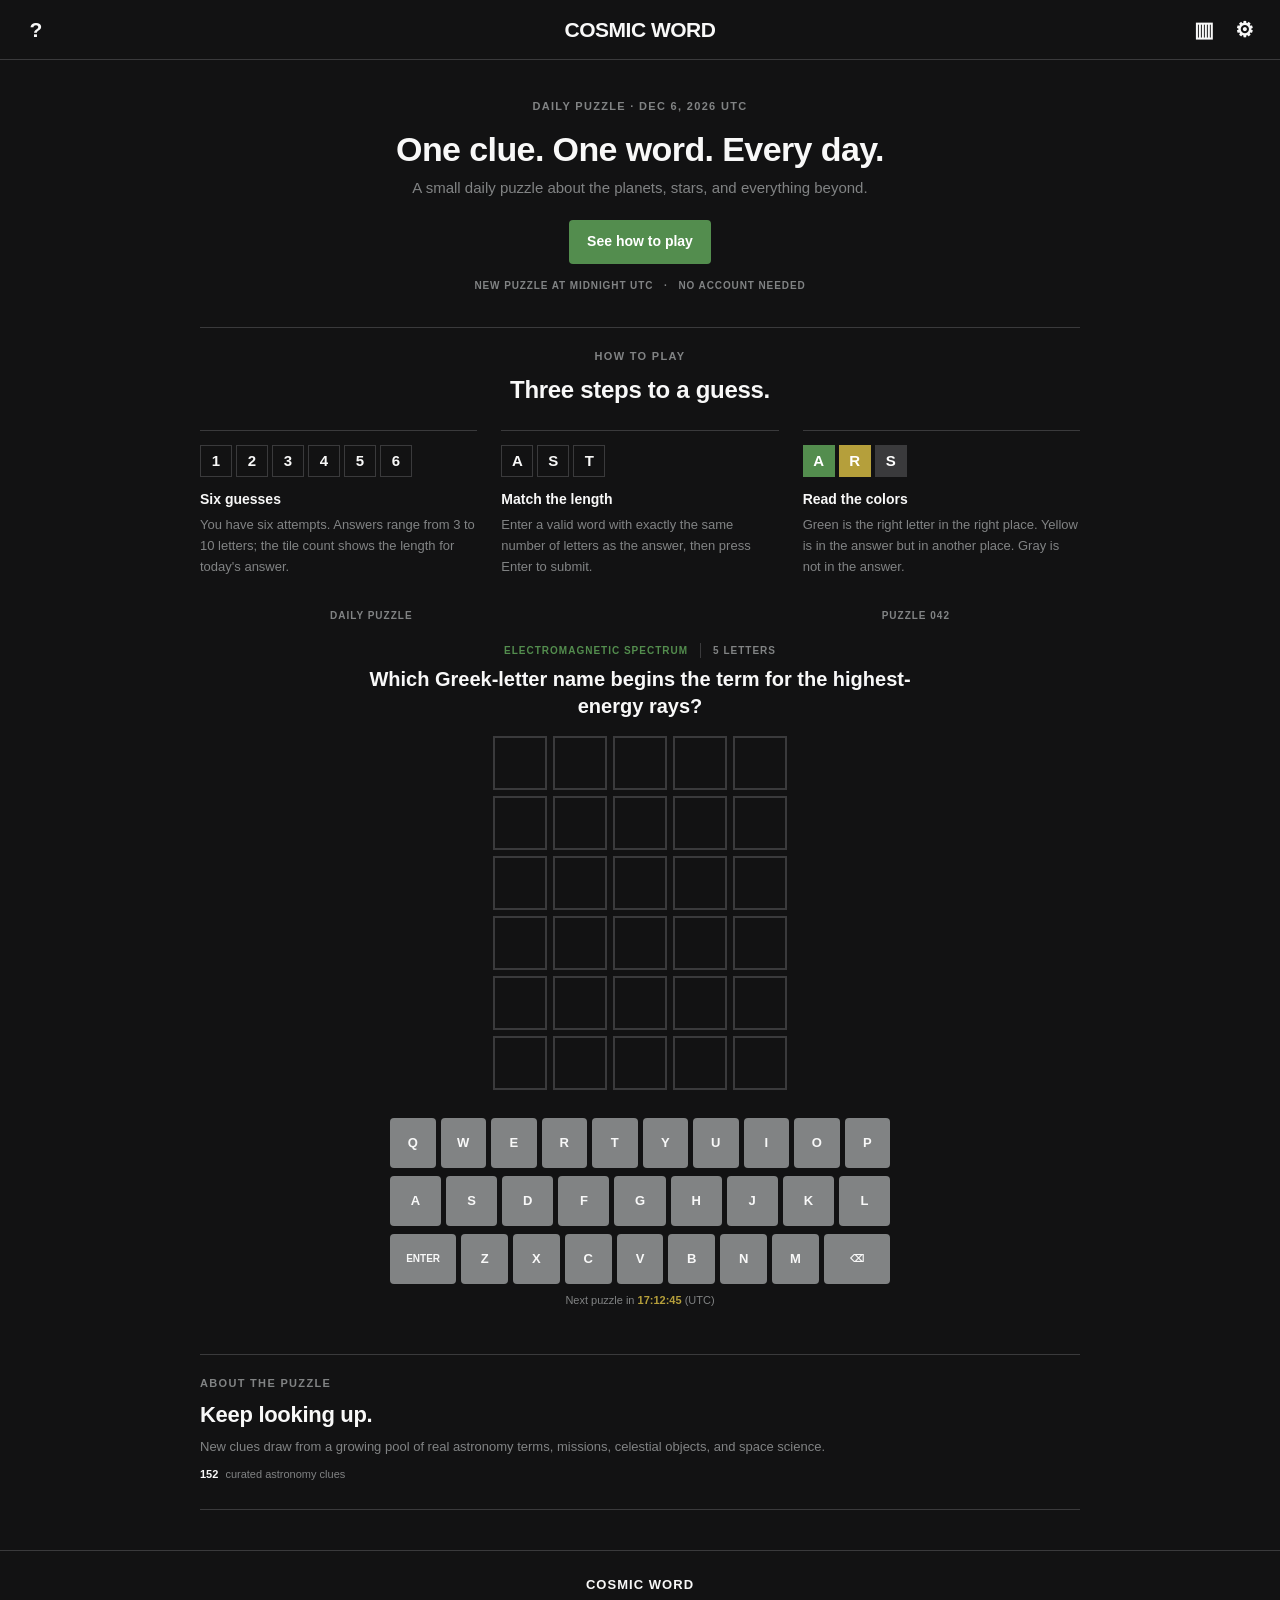
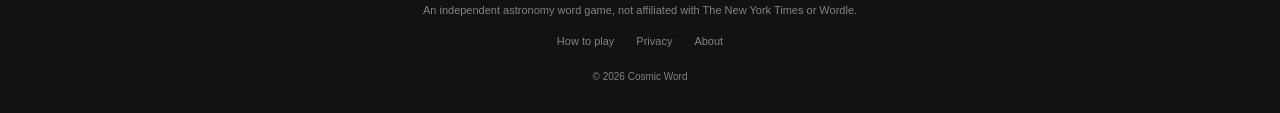
==== commit 95e350a1: "[skip netlify] Prepare Adsterra banner integration" ====
--- a/index.html
+++ b/index.html
@@ -7,18 +7,6 @@
 <meta name="theme-color" content="#121213">
 <meta name="description" content="A daily astronomy word puzzle. Solve today's clue in six tries.">
 <title>Cosmic Word — Daily Astronomy Puzzle</title>
-<script>
-window.googletag = window.googletag || { cmd: [] };
-window.__cosmicGptUnavailable = false;
-window.addEventListener("error", function (event) {
-  if (event.target instanceof HTMLScriptElement &&
-      event.target.src === "https://securepubads.g.doubleclick.net/tag/js/gpt.js") {
-    window.__cosmicGptUnavailable = true;
-    document.querySelectorAll(".ad-slot").forEach(function (slot) { slot.hidden = true; });
-  }
-}, true);
-</script>
-<script async src="https://securepubads.g.doubleclick.net/tag/js/gpt.js" crossorigin="anonymous"></script>
 <script async src="https://pagead2.googlesyndication.com/pagead/js/adsbygoogle.js?client=ca-pub-3481499915866740" crossorigin="anonymous"></script>
 <link rel="icon" href="assets/favicon.svg" type="image/svg+xml">
 <link rel="stylesheet" href="styles.css">
@@ -41,10 +29,11 @@
     <p class="microcopy">NEW PUZZLE AT MIDNIGHT UTC <span>·</span> NO ACCOUNT NEEDED</p>
   </section>
 
-  <div class="ad-slot ad-hero" id="ad-hero-wrapper" aria-label="Advertisement">
-    <div class="ad-label">ADVERTISEMENT · TEST CREATIVE</div>
-    <div class="ad-inner ad-inner-gpt">
-      <div id="gpt-ad-hero" class="gpt-ad" data-ad-provider="gpt-test" aria-label="Google Publisher Tag test advertisement"></div>
+  <!-- Hidden until Adsterra approves the site and supplies a real banner unit. -->
+  <div class="ad-slot ad-hero adsterra-banner" id="ad-hero-wrapper" aria-label="Advertisement" hidden>
+    <div class="ad-label">ADVERTISEMENT</div>
+    <div class="ad-inner ad-inner-banner" id="adsterra-banner-300x250">
+      <!-- Paste the approved Adsterra 300x250 Banner code here exactly as supplied. Keep it in the body, not the head. -->
     </div>
   </div>
 
@@ -77,13 +66,6 @@
     <p class="game-result" id="gameResult" role="status" hidden></p>
     <p class="reset-note">Next puzzle in <span id="countdown">--:--:--</span> (UTC)</p>
   </section>
-
-  <div class="ad-slot ad-game" id="ad-game-wrapper" aria-label="Advertisement">
-    <div class="ad-label">ADVERTISEMENT · TEST CREATIVE</div>
-    <div class="ad-inner ad-inner-gpt">
-      <div id="gpt-ad-game" class="gpt-ad" data-ad-provider="gpt-test" aria-label="Google Publisher Tag test advertisement"></div>
-    </div>
-  </div>
 
   <section class="curiosity">
     <p class="eyebrow">ABOUT THE PUZZLE</p>
@@ -138,7 +120,6 @@
   </form>
 </dialog>
 <div id="toast" class="toast" role="status" aria-live="polite"></div>
-<script src="ads.js"></script>
 <script src="words.js"></script>
 <script src="app.js"></script>
 </body>
--- a/styles.css
+++ b/styles.css
@@ -62,16 +62,11 @@
   min-height: 90px; display: flex; align-items: center; justify-content: space-between;
   gap: 12px; padding: 12px 16px; border: 1px dashed var(--border); background: var(--surface);
 }
-.ad-inner-gpt {
-  width: 100%; min-height: 250px; display: flex;
-  align-items: center; justify-content: center;
-  padding: 0; border: 0; background: transparent;
-}
-.gpt-ad {
-  display: block; flex: 0 0 300px;
-  width: 300px; height: 250px; margin: 0 auto !important;
-}
-.gpt-ad > iframe { display: block !important; margin-inline: auto !important; }
+.ad-inner-banner {
+  width: 300px; max-width: 100%; min-height: 250px;
+  display: flex; align-items: center; justify-content: center;
+  margin: 0 auto; padding: 0; border: 0; background: transparent;
+}
 @media (max-width: 319px) {
   .ad-slot { display: none !important; }
 }
@@ -109,7 +104,6 @@
 .game-result[hidden] { display: none; }
 .game-result { min-height: 18px; margin: 12px 0 0; text-align: center; color: var(--muted); font-size: 10px; font-weight: 700; letter-spacing: .09em; }
 .reset-note { margin: 8px 0 0; text-align: center; color: var(--muted); font-size: 11px; }
-.ad-game { margin-top: 180px; }
 .how-section { max-width: 880px; margin: 26px auto 0; padding: 20px 0 30px; border-top: 1px solid var(--border); scroll-margin-top: 14px; }
 .section-heading { text-align: center; }
 .section-heading h2 { margin: 8px 0 22px; font-size: 24px; letter-spacing: -.3px; }
@@ -182,8 +176,7 @@
   .lede { max-width: 440px; font-size: 13px; }
   .microcopy { font-size: 9px; }
   .ad-slot { margin: 22px auto 30px; }
-  .ad-game { margin-top: 180px; }
-  .ad-inner:not(.ad-inner-gpt) { min-height: 60px; padding: 8px 10px; }
+  .ad-inner:not(.ad-inner-banner) { min-height: 60px; padding: 8px 10px; }
   .ad-note { max-width: 55%; font-size: 10px; }
   .game-section { max-width: 100%; }
   .clue-panel { margin: 16px auto; }
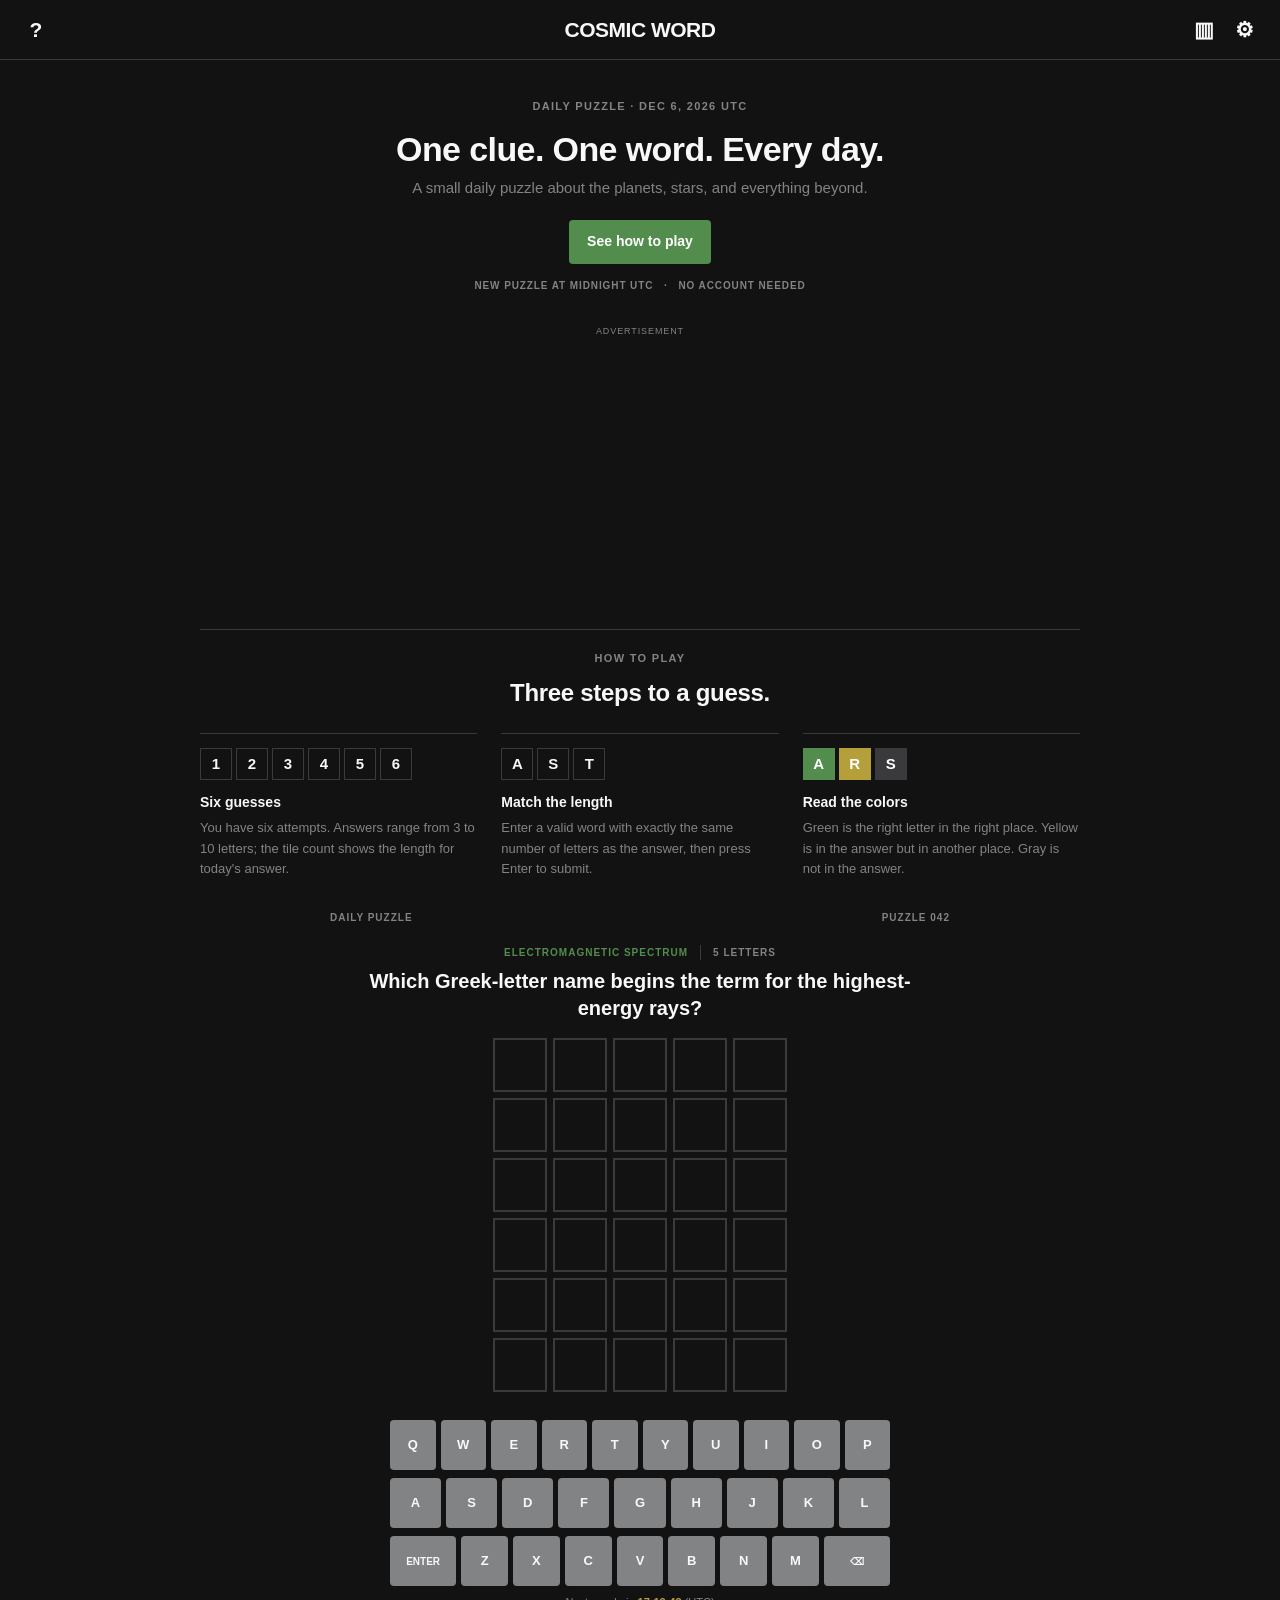
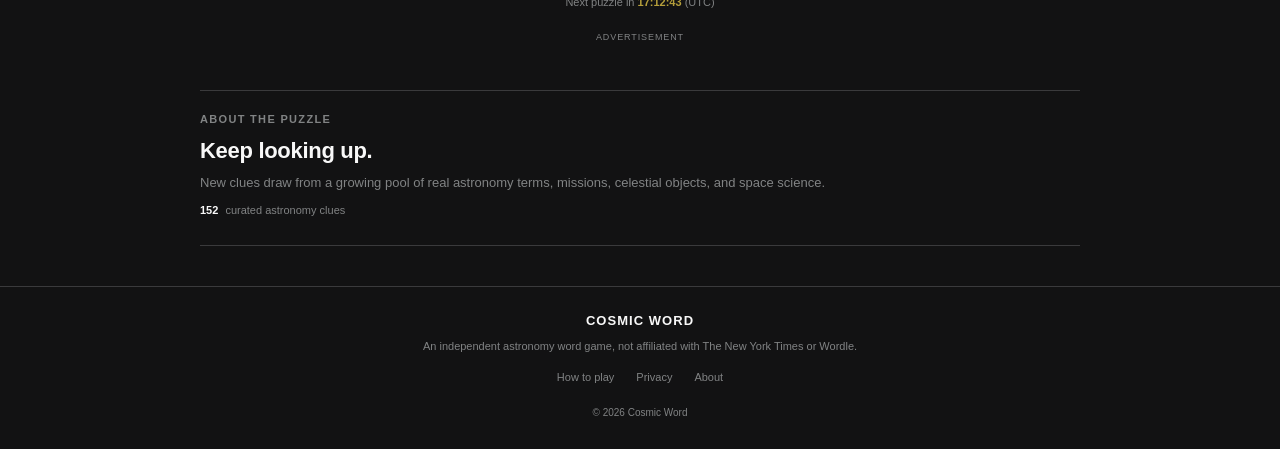
==== commit aa471640: "[skip netlify] Integrate Adsterra banner units and update privacy policy" ====
--- a/index.html
+++ b/index.html
@@ -29,11 +29,20 @@
     <p class="microcopy">NEW PUZZLE AT MIDNIGHT UTC <span>·</span> NO ACCOUNT NEEDED</p>
   </section>
 
-  <!-- Hidden until Adsterra approves the site and supplies a real banner unit. -->
-  <div class="ad-slot ad-hero adsterra-banner" id="ad-hero-wrapper" aria-label="Advertisement" hidden>
+  <!-- Adsterra Banner 300x250: generated for cosmic-word.anvian.workers.dev. -->
+  <div class="ad-slot ad-hero adsterra-banner" id="ad-hero-wrapper" aria-label="Advertisement">
     <div class="ad-label">ADVERTISEMENT</div>
     <div class="ad-inner ad-inner-banner" id="adsterra-banner-300x250">
-      <!-- Paste the approved Adsterra 300x250 Banner code here exactly as supplied. Keep it in the body, not the head. -->
+      <script>
+        atOptions = {
+          'key' : 'a68e0cfa9732bb78490c968960159d76',
+          'format' : 'iframe',
+          'height' : 250,
+          'width' : 300,
+          'params' : {}
+        };
+      </script>
+      <script src="https://bicea.org/22/a68e0cfa9732bb78490c968960159d76"></script>
     </div>
   </div>
 
@@ -66,6 +75,15 @@
     <p class="game-result" id="gameResult" role="status" hidden></p>
     <p class="reset-note">Next puzzle in <span id="countdown">--:--:--</span> (UTC)</p>
   </section>
+
+  <!-- Adsterra Native Banner: generated for cosmic-word.anvian.workers.dev. -->
+  <div class="ad-slot ad-native" id="ad-native-wrapper" aria-label="Advertisement">
+    <div class="ad-label">ADVERTISEMENT</div>
+    <div class="ad-inner ad-inner-native">
+      <script async="async" data-cfasync="false" src="https://bicea.org/21/de8188ea1f72de11d89957d0cc34f97f"></script>
+      <div id="container-de8188ea1f72de11d89957d0cc34f97f"></div>
+    </div>
+  </div>
 
   <section class="curiosity">
     <p class="eyebrow">ABOUT THE PUZZLE</p>
--- a/styles.css
+++ b/styles.css
@@ -66,6 +66,14 @@
   width: 300px; max-width: 100%; min-height: 250px;
   display: flex; align-items: center; justify-content: center;
   margin: 0 auto; padding: 0; border: 0; background: transparent;
+}
+.ad-native { max-width: 880px; margin: 20px auto 30px; }
+.ad-inner-native {
+  display: block; width: 100%; min-height: 0;
+  padding: 0; border: 0; background: transparent;
+}
+.ad-inner-native #container-de8188ea1f72de11d89957d0cc34f97f {
+  width: 100%; max-width: 100%;
 }
 @media (max-width: 319px) {
   .ad-slot { display: none !important; }
